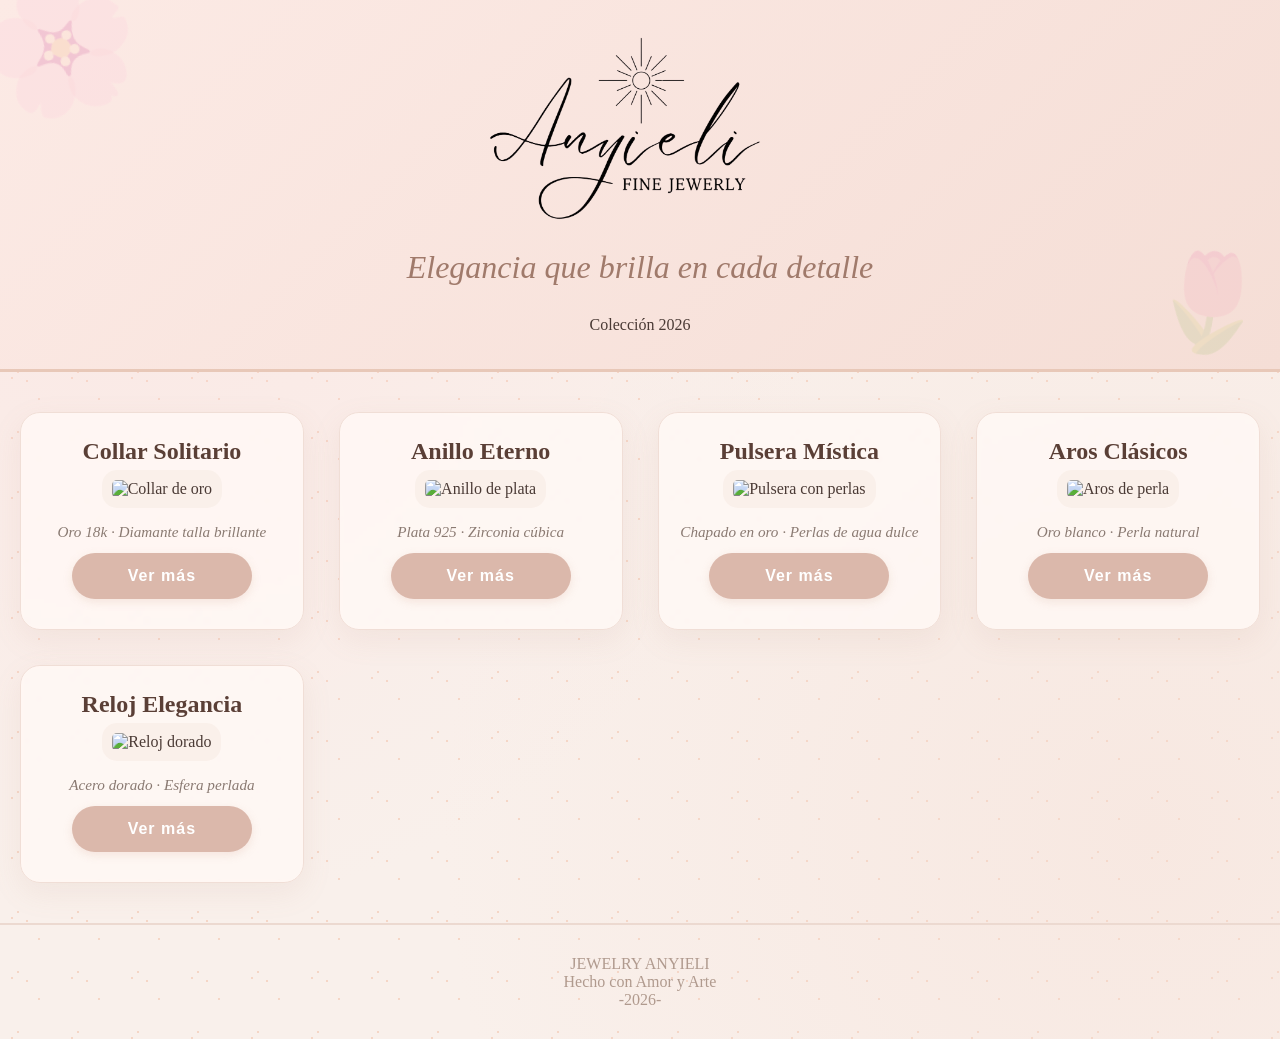
==== index.html @ 5ee2baa7 "Primera versión de la tienda" ====
<!DOCTYPE html>
<html lang="es">
<head>
    <meta charset="UTF-8" />
    <!-- 👇 CLAVE PARA QUE SE ADAPTE A MÓVILES -->
    <meta name="viewport" content="width=device-width, initial-scale=1.0" />
    <title>Jewelry Anyé · Moda en Joyas</title>
    <!-- 👇 Enlace al CSS (ruta relativa) -->
    <link rel="stylesheet" href="css/estilos.css" />
</head>
<body>

    <!-- BANNER PRINCIPAL -->
<header class="hero">
    <div class="hero-contenido">

        <img src="img/ANYIELI.png" alt="ANYIELI Fine Jewelry" class="logo-anyieli">

        <p>Elegancia que brilla en cada detalle</p>

        <span class="etiqueta-coleccion">Colección 2026</span>

    </div>
</header>



    <!-- CATÁLOGO DE JOYAS -->
    <main class="contenedor-joyas">
        <div class="grid-joyas">

            <!-- Producto 1 (usando imagen local, pero por ahora usamos placeholder) -->
            <div class="joya">
                <!-- 👇 RUTA RELATIVA A LA CARPETA img/ (si tienes la imagen, la pones allí) -->
               
                <h3>Collar Solitario</h3>
                 <img src="img/collar-oro.jpg" alt="Collar de oro" />
                <p class="descripcion">Oro 18k · Diamante talla brillante</p>
               
                <button data-categoria="collares">Ver más</button>
            </div>

            <!-- Producto 2 -->
            <div class="joya">
              
                <h3>Anillo Eterno</h3>
                  <img src="img/anillo-plata.jpg" alt="Anillo de plata" />
                <p class="descripcion">Plata 925 · Zirconia cúbica</p>
               <!--<span class="precio">$1,200</span>-->
                <button data-categoria="anillos">Ver más</button>
            </div>

            <!-- Producto 3 -->
            <div class="joya">
                
                <h3>Pulsera Mística</h3>
                <img src="img/pulsera-perlas.jpg" alt="Pulsera con perlas" />
                <p class="descripcion">Chapado en oro · Perlas de agua dulce</p>
               <!--<span class="precio">$1,200</span>-->
                <button data-categoria="pulseras">Ver más</button>
            </div>

            <!-- Producto 4 -->
            <div class="joya">
               
                <h3>Aros Clásicos</h3>
                 <img src="img/aros-perla.jpg" alt="Aros de perla" />
                <p class="descripcion">Oro blanco · Perla natural</p>
                <!--<span class="precio">$1,200</span>-->
                <button data-categoria="aros">Ver más</button>
            </div>

            <!-- Producto 5 (extra) -->
            <div class="joya">
               
                <h3>Reloj Elegancia</h3>
                 <img src="img/reloj-dorado.jpg" alt="Reloj dorado" />
                <p class="descripcion">Acero dorado · Esfera perlada</p>
               <!--<span class="precio">$1,200</span>-->
                <button data-categoria="relojes">Ver más</button>
            </div>

        </div>
    </main>

    <footer>
        <p> JEWELRY ANYIELI </p>
        <p> Hecho con Amor y Arte</p>
         <p>-2026-</p>
    </footer>

    
    <script src="js/script.js"></script>
</body>
</html>
---- css/estilos.css ----
/* --- RESET Y FUENTE --- */
* {
    margin: 0;
    padding: 0;
    box-sizing: border-box;
}

body {
    font-family: 'Georgia', 'Times New Roman', serif;
    /* Fondo con degradado suave y un patrón sutil de flores (usando CSS) */
    background: #f9f0eb; /* color base cálido */
    /* Degradado radial para dar profundidad */
    background-image: 
        radial-gradient(circle at 10% 20%, rgba(255, 215, 215, 0.3) 0%, transparent 50%),
        radial-gradient(circle at 90% 80%, rgba(245, 220, 210, 0.4) 0%, transparent 50%),
        /* Pequeños puntos que simulan flores o brillos */
        radial-gradient(circle at 20% 30%, #f5d6c6 1px, transparent 1px),
        radial-gradient(circle at 80% 70%, #f5d6c6 1px, transparent 1px),
        radial-gradient(circle at 40% 90%, #f5d6c6 1px, transparent 1px),
        radial-gradient(circle at 70% 10%, #f5d6c6 1px, transparent 1px);
    background-size: 100% 100%, 100% 100%, 60px 60px, 60px 60px, 60px 60px, 60px 60px;
    background-position: 0 0, 0 0, 0 0, 30px 30px, 15px 45px, 45px 15px;
    color: #4a3a35;
    min-height: 100vh;
}

/* --- HERO (BANNER) --- */
.hero {
    background: linear-gradient(135deg, #fceae5 0%, #f5ded6 100%);
    /* imagen de fondo decorativa (opcional) */
    padding: 25px 20px 35px;
    text-align: center;
    border-bottom: 3px solid #e8c8b8;
    position: relative;
    overflow: hidden;
}
.logo-anyieli {
    width: clamp(350px, 38vw, 520px);
    max-width: 92%;
    height: auto;
    display: block;
    margin: 0 auto 5px;
}


/* Decoración de flores en el hero (con pseudo-elementos) */
.hero::before {
    content: "🌸";
    font-size: 8rem;
    position: absolute;
    left: -20px;
    top: -30px;
    opacity: 0.15;
    transform: rotate(-15deg);
}

.hero::after {
    content: "🌷";
    font-size: 6rem;
    position: absolute;
    right: 10px;
    bottom: 10px;
    opacity: 0.12;
    transform: rotate(10deg);
}

.hero-contenido {
    position: relative;
    z-index: 1;
}

.hero h1 {
    font-size: clamp(2.8rem, 10vw, 5rem);
    /* color: #8b5a4b;  tono marrón rosado */
    color: #a08f57;
    letter-spacing: 6px;
    font-weight: normal;
    text-shadow: 2px 2px 4px rgba(255, 200, 180, 0.4);
}

.hero p {
    font-size: clamp(1.2rem, 3vw, 2rem);
    color: #a07a6b;
    margin: 15px 0 30px;
    font-style: italic;
}

.btn-hero {
    display: inline-block;
    background: #c9a89b;
    color: white;
    padding: 14px 50px;
    border-radius: 50px;
    text-decoration: none;
    font-size: 1rem;
    letter-spacing: 2px;
    transition: 0.3s;
    box-shadow: 0 5px 15px rgba(200, 150, 130, 0.3);
}

.btn-hero:hover {
    background: #b58b7a;
    transform: scale(1.05);
    box-shadow: 0 8px 25px rgba(180, 130, 110, 0.4);
}

/* --- CONTENEDOR PRINCIPAL --- */
.contenedor-joyas {
    max-width: 1300px;
    margin: 40px auto;
    padding: 0 20px;
}

.titulo-seccion {
    text-align: center;
    font-size: 2rem;
    color: #8b5a4b;
    margin-bottom: 40px;
    font-weight: normal;
    letter-spacing: 2px;
}

/* --- GRID RESPONSIVE --- */
.grid-joyas {
    display: grid;
    grid-template-columns: repeat(auto-fit, minmax(270px, 1fr));
    gap: 35px;
}

/* --- TARJETA DE JOYA (con estilo femenino) --- */
.joya {
    background: rgba(255, 248, 245, 0.85); /* fondo semi-transparente para que se vea el patrón de fondo */
    backdrop-filter: blur(2px); /* efecto de desenfoque ligero (moderno) */
    border-radius: 20px;
    padding: 25px 20px 30px;
    text-align: center;
    box-shadow: 0 10px 30px rgba(180, 140, 120, 0.1);
    transition: all 0.3s ease;
    border: 1px solid #f0ded6;
}

.joya:hover {
    transform: translateY(-10px);
    box-shadow: 0 20px 40px rgba(200, 150, 130, 0.25);
    border-color: #dbb8ab;
    background: rgba(255, 252, 250, 0.95);
}

.joya img {
    width: 100%;
    max-height: 220px;
    object-fit: contain;
    background: #faf0ea;
    border-radius: 15px;
    padding: 10px;
    margin-bottom: 15px;
    transition: 0.3s;
}

.joya:hover img {
    transform: scale(1.02);
}

.joya h3 {
    font-size: 1.5rem;
    color: #5a3f36;
    font-weight: 600;
    margin-bottom: 5px;
}

.joya .descripcion {
    color: #8a7a72;
    font-size: 0.95rem;
    margin-bottom: 12px;
    font-style: italic;
}

.joya .precio {
    font-size: 1.9rem;
    color: #b58b7a; /* tono rosa viejo */
    font-weight: bold;
    display: block;
    margin-bottom: 18px;
}

.joya button {
    background: #dbb8ab;
    color: white;
    border: none;
    padding: 14px 30px;
    border-radius: 50px;
    font-size: 1rem;
    font-weight: 600;
    letter-spacing: 1px;
    cursor: pointer;
    transition: 0.3s;
    width: 100%;
    max-width: 180px;
    box-shadow: 0 3px 10px rgba(200, 150, 130, 0.2);
}

.joya button:hover {
    background: #c9a094;
    transform: scale(1.05);
    box-shadow: 0 8px 20px rgba(180, 130, 110, 0.3);
}

/* --- PIE DE PÁGINA --- */
footer {
    text-align: center;
    padding: 30px 20px;
    color: #b09a8e;
    border-top: 2px solid #ecd9d0;
    max-width: 1300px;
    margin: 0 auto;
    font-size: 1rem;
}

/* --- RESPONSIVE (MÓVILES) --- */
@media (max-width: 600px) {
    .hero {
        padding: 25px 15px 35px;
    }

    .hero::before {
        font-size: 5rem;
        left: -10px;
        top: -20px;
    }

    .hero::after {
        font-size: 4rem;
        right: 0;
        bottom: 0;
    }

    .grid-joyas {
        gap: 25px;
        grid-template-columns: repeat(2, minmax(0, 1fr));
    }

    .joya {
        padding: 15px 10px 20px;
    }

    .joya button {
        max-width: 100%;
        padding: 16px;
    }

    .joya .precio {
        font-size: 1.6rem;
    }
}

@media (max-width: 400px) {
    .btn-hero {
        padding: 12px 30px;
        font-size: 0.9rem;
    }
}
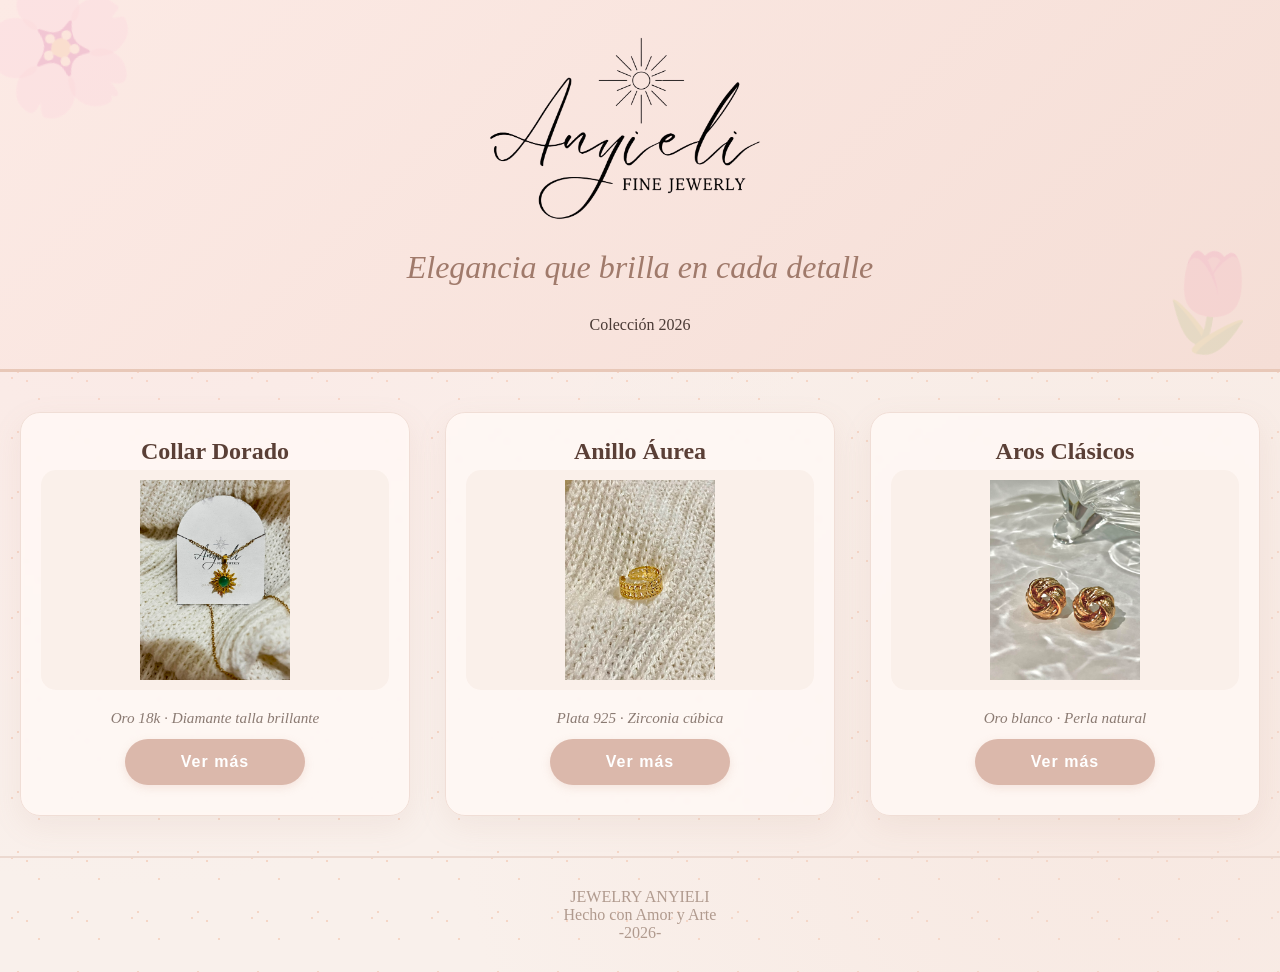
==== commit c53af4c9: "Actualiza catalogo e imagenes de productos" ====
--- a/index.html
+++ b/index.html
@@ -33,8 +33,8 @@
             <div class="joya">
                 <!-- 👇 RUTA RELATIVA A LA CARPETA img/ (si tienes la imagen, la pones allí) -->
                
-                <h3>Collar Solitario</h3>
-                 <img src="img/collar-oro.jpg" alt="Collar de oro" />
+                <h3>Collar Dorado</h3>
+                 <img src="img/collar/fondo_collar.jpeg" alt="Collar de oro" />
                 <p class="descripcion">Oro 18k · Diamante talla brillante</p>
                
                 <button data-categoria="collares">Ver más</button>
@@ -43,42 +43,42 @@
             <!-- Producto 2 -->
             <div class="joya">
               
-                <h3>Anillo Eterno</h3>
-                  <img src="img/anillo-plata.jpg" alt="Anillo de plata" />
+                <h3>Anillo Áurea</h3>
+                  <img src="img/anillo/anillo fondImage 2026-09-08 at 9.22.14 PM.jpeg" alt="Anillo de plata" />
                 <p class="descripcion">Plata 925 · Zirconia cúbica</p>
                <!--<span class="precio">$1,200</span>-->
                 <button data-categoria="anillos">Ver más</button>
             </div>
 
-            <!-- Producto 3 -->
+            <!-- Producto 3
             <div class="joya">
                 
                 <h3>Pulsera Mística</h3>
                 <img src="img/pulsera-perlas.jpg" alt="Pulsera con perlas" />
                 <p class="descripcion">Chapado en oro · Perlas de agua dulce</p>
-               <!--<span class="precio">$1,200</span>-->
+               <span class="precio">$1,200</span>
                 <button data-categoria="pulseras">Ver más</button>
-            </div>
+            </div>-->
 
             <!-- Producto 4 -->
             <div class="joya">
                
                 <h3>Aros Clásicos</h3>
-                 <img src="img/aros-perla.jpg" alt="Aros de perla" />
+                 <img src="img/arete/fondo_arete.jpeg" alt="Aros de perla" />
                 <p class="descripcion">Oro blanco · Perla natural</p>
                 <!--<span class="precio">$1,200</span>-->
                 <button data-categoria="aros">Ver más</button>
             </div>
 
             <!-- Producto 5 (extra) -->
-            <div class="joya">
+            <!--<div class="joya">
                
                 <h3>Reloj Elegancia</h3>
                  <img src="img/reloj-dorado.jpg" alt="Reloj dorado" />
                 <p class="descripcion">Acero dorado · Esfera perlada</p>
-               <!--<span class="precio">$1,200</span>-->
-                <button data-categoria="relojes">Ver más</button>
-            </div>
+                 <span class="precio">$1,200</span>-->
+                <!-- <button data-categoria="relojes">Ver más</button>
+            </div>-->
 
         </div>
     </main>
--- a/css/estilos.css
+++ b/css/estilos.css
@@ -111,7 +111,7 @@
     padding: 0 20px;
 }
 
-.titulo-seccion {
+titulo-seccion {
     text-align: center;
     font-size: 2rem;
     color: #8b5a4b;
@@ -205,6 +205,255 @@
     box-shadow: 0 8px 20px rgba(180, 130, 110, 0.3);
 }
 
+/* --- CARRITO FLOTANTE Y MODAL --- */
+.btn-carrito-flotante {
+    position: fixed;
+    right: 20px;
+    bottom: 30px;
+    width: 70px;
+    height: 70px;
+    border-radius: 50%;
+    border: none;
+    background: #b58b7a;
+    color: #fff;
+    box-shadow: 0 10px 30px rgba(90, 63, 54, 0.25);
+    cursor: pointer;
+    z-index: 10;
+    transition: transform 0.3s ease, background 0.3s ease;
+}
+
+.btn-carrito-flotante:hover {
+    background: #8b5a4b;
+    transform: translateY(-5px) scale(1.04);
+}
+
+.btn-carrito-icon {
+    font-size: 1.9rem;
+    display: block;
+    line-height: 1;
+}
+
+.carrito-count {
+    position: absolute;
+    top: -8px;
+    right: -4px;
+    background: #5a3f36;
+    color: #fff;
+    border-radius: 50%;
+    width: 26px;
+    height: 26px;
+    display: flex;
+    align-items: center;
+    justify-content: center;
+    font-size: 0.9rem;
+    font-weight: 700;
+    border: 2px solid #fff;
+}
+
+.modal-carrito {
+    position: fixed;
+    inset: 0;
+    background: rgba(90, 63, 54, 0.45);
+    display: flex;
+    align-items: center;
+    justify-content: center;
+    opacity: 0;
+    visibility: hidden;
+    transition: opacity 0.3s ease, visibility 0.3s ease;
+    z-index: 30;
+}
+
+.modal-carrito.visible {
+    opacity: 1;
+    visibility: visible;
+}
+
+.modal-carrito-contenido {
+    width: min(620px, calc(100vw - 40px));
+    background: #fffaf7;
+    border-radius: 24px;
+    padding: 30px 28px;
+    box-shadow: 0 30px 100px rgba(0, 0, 0, 0.35);
+    position: relative;
+}
+
+.modal-carrito-contenido h2 {
+    color: #5a3f36;
+    text-align: center;
+    font-size: 2rem;
+    margin-bottom: 20px;
+}
+
+.btn-cerrar-modal {
+    position: absolute;
+    right: 16px;
+    top: 16px;
+    width: 36px;
+    height: 36px;
+    border-radius: 50%;
+    border: none;
+    background: #b58b7a;
+    color: #fff;
+    font-size: 1.8rem;
+    cursor: pointer;
+}
+
+.modal-carrito-items {
+    max-height: 320px;
+    overflow-y: auto;
+    padding: 10px 0;
+}
+
+.modal-carrito-row {
+    display: flex;
+    align-items: center;
+    gap: 12px;
+    padding: 12px 0;
+    border-bottom: 1px solid #ecd9d0;
+}
+
+.modal-carrito-imagen {
+    width: 56px;
+    height: 56px;
+    background: #faf0ea;
+    border-radius: 12px;
+    overflow: hidden;
+}
+
+.modal-carrito-imagen img {
+    width: 100%;
+    height: 100%;
+    object-fit: cover;
+}
+
+.modal-carrito-info {
+    flex: 1;
+}
+
+.modal-carrito-nombre {
+    display: block;
+    color: #5a3f36;
+    font-weight: 700;
+}
+
+.modal-carrito-precio {
+    display: block;
+    color: #a07a6b;
+    font-size: 0.95rem;
+}
+
+.modal-carrito-acciones {
+    display: flex;
+    align-items: center;
+    gap: 8px;
+}
+
+.modal-carrito-cantidad {
+    color: #b58b7a;
+    font-weight: 700;
+}
+
+.btn-remover-carrito {
+    width: 34px;
+    height: 34px;
+    border: none;
+    border-radius: 50%;
+    background: #b58b7a;
+    color: #fff;
+    font-size: 1.5rem;
+    cursor: pointer;
+    transition: 0.3s;
+}
+
+.btn-remover-carrito:hover {
+    background: #5a3f36;
+}
+
+.modal-carrito-total {
+    display: flex;
+    justify-content: space-between;
+    align-items: center;
+    margin-top: 16px;
+    padding-top: 16px;
+    border-top: 1px solid #ecd9d0;
+    color: #5a3f36;
+    font-weight: 700;
+}
+
+.btn-comprar {
+    width: 100%;
+    background: #5a3f36;
+    color: #fff;
+    border: none;
+    border-radius: 50px;
+    padding: 14px 16px;
+    font-size: 1rem;
+    font-weight: 700;
+    margin-top: 16px;
+    cursor: pointer;
+}
+
+.carrito-vacio-modal {
+    color: #8a7a72;
+    font-style: italic;
+    text-align: center;
+}
+
+/* --- TOAST DE AÑADIDO AL CARRITO --- */
+.toast-carrito {
+    position: fixed;
+    right: 20px;
+    bottom: 112px;
+    background: #5a3f36;
+    color: #fff;
+    border-radius: 50px;
+    padding: 12px 16px;
+    display: flex;
+    align-items: center;
+    gap: 10px;
+    box-shadow: 0 12px 30px rgba(90, 63, 54, 0.25);
+    opacity: 0;
+    visibility: hidden;
+    transform: translateY(16px);
+    transition: opacity 0.35s ease, transform 0.35s ease, visibility 0.35s ease;
+    z-index: 35;
+}
+
+.toast-carrito.visible {
+    opacity: 1;
+    visibility: visible;
+    transform: translateY(0);
+}
+
+.toast-icon {
+    color: #f8d9b8;
+    font-size: 1.2rem;
+}
+
+.toast-text {
+    color: #fff;
+    font-size: 0.95rem;
+    font-weight: 700;
+    white-space: nowrap;
+}
+
+.toast-ver-carrito {
+    background: #b58b7a;
+    color: #fff;
+    border: none;
+    border-radius: 50px;
+    padding: 8px 14px;
+    font-size: 0.9rem;
+    font-weight: 700;
+    cursor: pointer;
+    transition: background 0.3s ease, transform 0.3s ease;
+}
+
+.toast-ver-carrito:hover {
+    background: #8b5a4b;
+    transform: translateY(-2px);
+}
+
 /* --- PIE DE PÁGINA --- */
 footer {
     text-align: center;
@@ -251,6 +500,26 @@
     .joya .precio {
         font-size: 1.6rem;
     }
+
+    .btn-carrito-flotante {
+        right: 12px;
+        bottom: 20px;
+        width: 60px;
+        height: 60px;
+    }
+
+    .btn-carrito-icon {
+        font-size: 1.7rem;
+    }
+
+    .modal-carrito-contenido {
+        width: min(420px, calc(100vw - 30px));
+        padding: 20px 16px;
+    }
+
+    .modal-carrito-contenido h2 {
+        font-size: 1.7rem;
+    }
 }
 
 @media (max-width: 400px) {
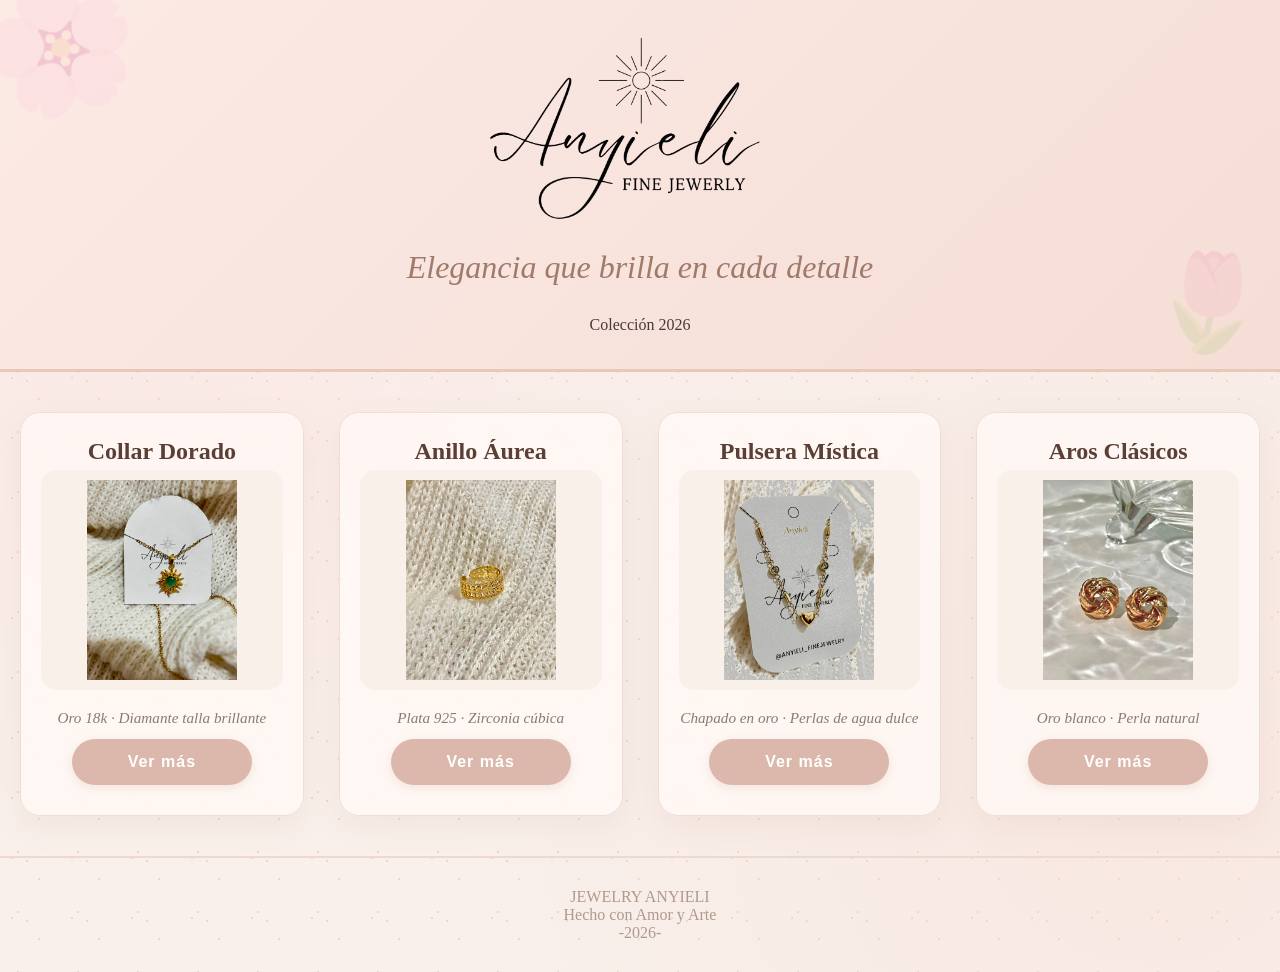
==== commit 11f24d33: "Actualizar pulsera en portada" ====
--- a/index.html
+++ b/index.html
@@ -44,21 +44,20 @@
             <div class="joya">
               
                 <h3>Anillo Áurea</h3>
-                  <img src="img/anillo/anillo fondImage 2026-09-08 at 9.22.14 PM.jpeg" alt="Anillo de plata" />
+                  <img src="img/anillo/fondo_anillo.jpeg" alt="Anillo de plata" />
                 <p class="descripcion">Plata 925 · Zirconia cúbica</p>
                <!--<span class="precio">$1,200</span>-->
                 <button data-categoria="anillos">Ver más</button>
             </div>
 
-            <!-- Producto 3
             <div class="joya">
                 
                 <h3>Pulsera Mística</h3>
-                <img src="img/pulsera-perlas.jpg" alt="Pulsera con perlas" />
+                <img src="img/pulseras/fondo_pulsera.jpeg" alt="Pulsera con perlas" />
                 <p class="descripcion">Chapado en oro · Perlas de agua dulce</p>
-               <span class="precio">$1,200</span>
+              
                 <button data-categoria="pulseras">Ver más</button>
-            </div>-->
+            </div>
 
             <!-- Producto 4 -->
             <div class="joya">
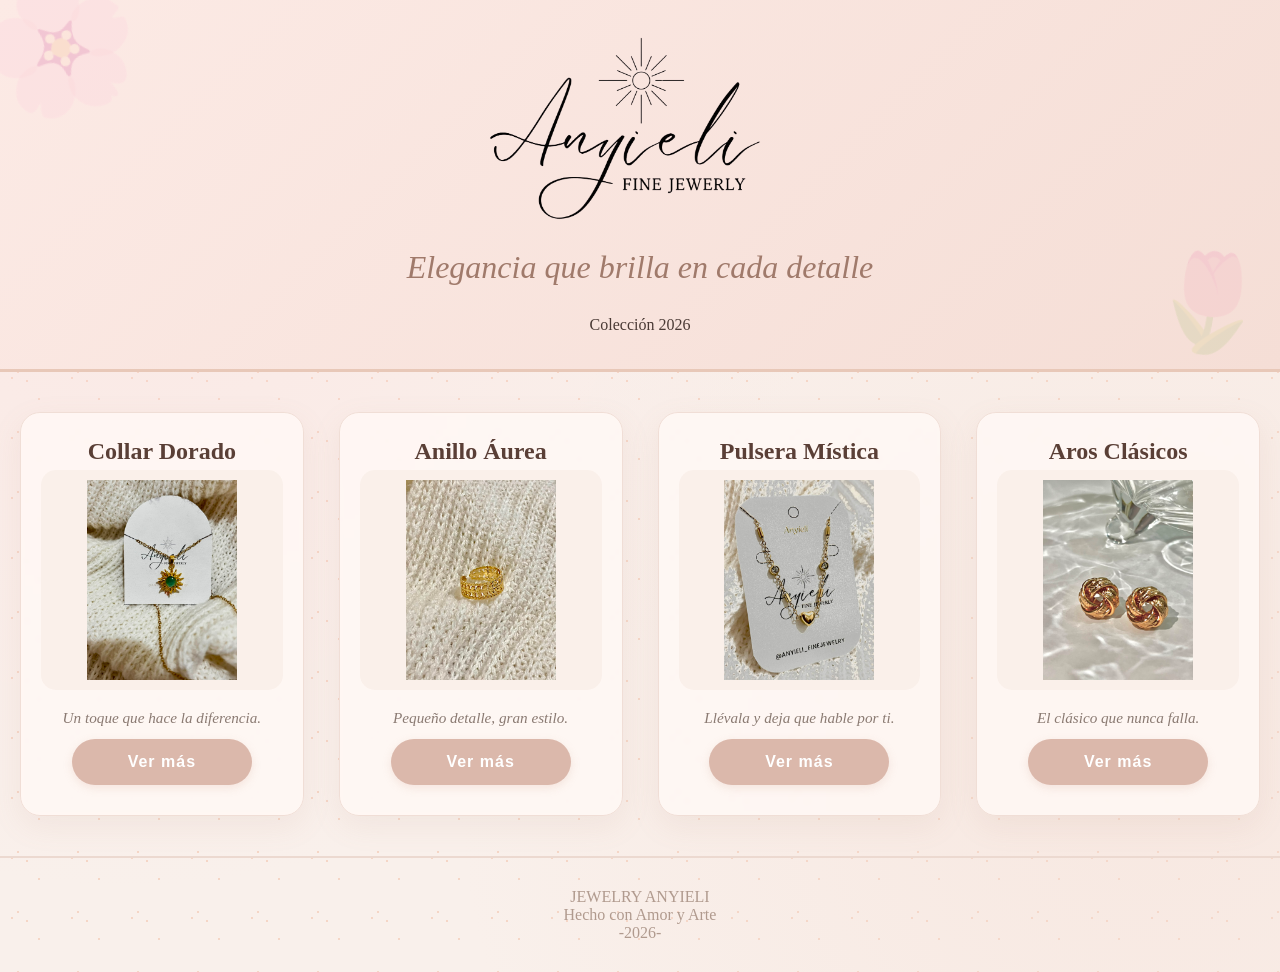
==== commit cfea36d5: "Actualizar textos de portada" ====
--- a/index.html
+++ b/index.html
@@ -2,10 +2,10 @@
 <html lang="es">
 <head>
     <meta charset="UTF-8" />
-    <!-- 👇 CLAVE PARA QUE SE ADAPTE A MÓVILES -->
+    <!--  CLAVE PARA QUE SE ADAPTE A MÓVILES -->
     <meta name="viewport" content="width=device-width, initial-scale=1.0" />
     <title>Jewelry Anyé · Moda en Joyas</title>
-    <!-- 👇 Enlace al CSS (ruta relativa) -->
+    <!--  Enlace al CSS (ruta relativa) -->
     <link rel="stylesheet" href="css/estilos.css" />
 </head>
 <body>
@@ -31,11 +31,11 @@
 
             <!-- Producto 1 (usando imagen local, pero por ahora usamos placeholder) -->
             <div class="joya">
-                <!-- 👇 RUTA RELATIVA A LA CARPETA img/ (si tienes la imagen, la pones allí) -->
+                <!--  RUTA RELATIVA A LA CARPETA img/ (si tienes la imagen, la pones allí) -->
                
                 <h3>Collar Dorado</h3>
                  <img src="img/collar/fondo_collar.jpeg" alt="Collar de oro" />
-                <p class="descripcion">Oro 18k · Diamante talla brillante</p>
+                <p class="descripcion">Un toque que hace la diferencia.</p>
                
                 <button data-categoria="collares">Ver más</button>
             </div>
@@ -45,7 +45,7 @@
               
                 <h3>Anillo Áurea</h3>
                   <img src="img/anillo/fondo_anillo.jpeg" alt="Anillo de plata" />
-                <p class="descripcion">Plata 925 · Zirconia cúbica</p>
+                <p class="descripcion">Pequeño detalle, gran estilo.</p>
                <!--<span class="precio">$1,200</span>-->
                 <button data-categoria="anillos">Ver más</button>
             </div>
@@ -54,7 +54,7 @@
                 
                 <h3>Pulsera Mística</h3>
                 <img src="img/pulseras/fondo_pulsera.jpeg" alt="Pulsera con perlas" />
-                <p class="descripcion">Chapado en oro · Perlas de agua dulce</p>
+                <p class="descripcion">Llévala y deja que hable por ti.</p>
               
                 <button data-categoria="pulseras">Ver más</button>
             </div>
@@ -64,7 +64,7 @@
                
                 <h3>Aros Clásicos</h3>
                  <img src="img/arete/fondo_arete.jpeg" alt="Aros de perla" />
-                <p class="descripcion">Oro blanco · Perla natural</p>
+                <p class="descripcion">El clásico que nunca falla.</p>
                 <!--<span class="precio">$1,200</span>-->
                 <button data-categoria="aros">Ver más</button>
             </div>
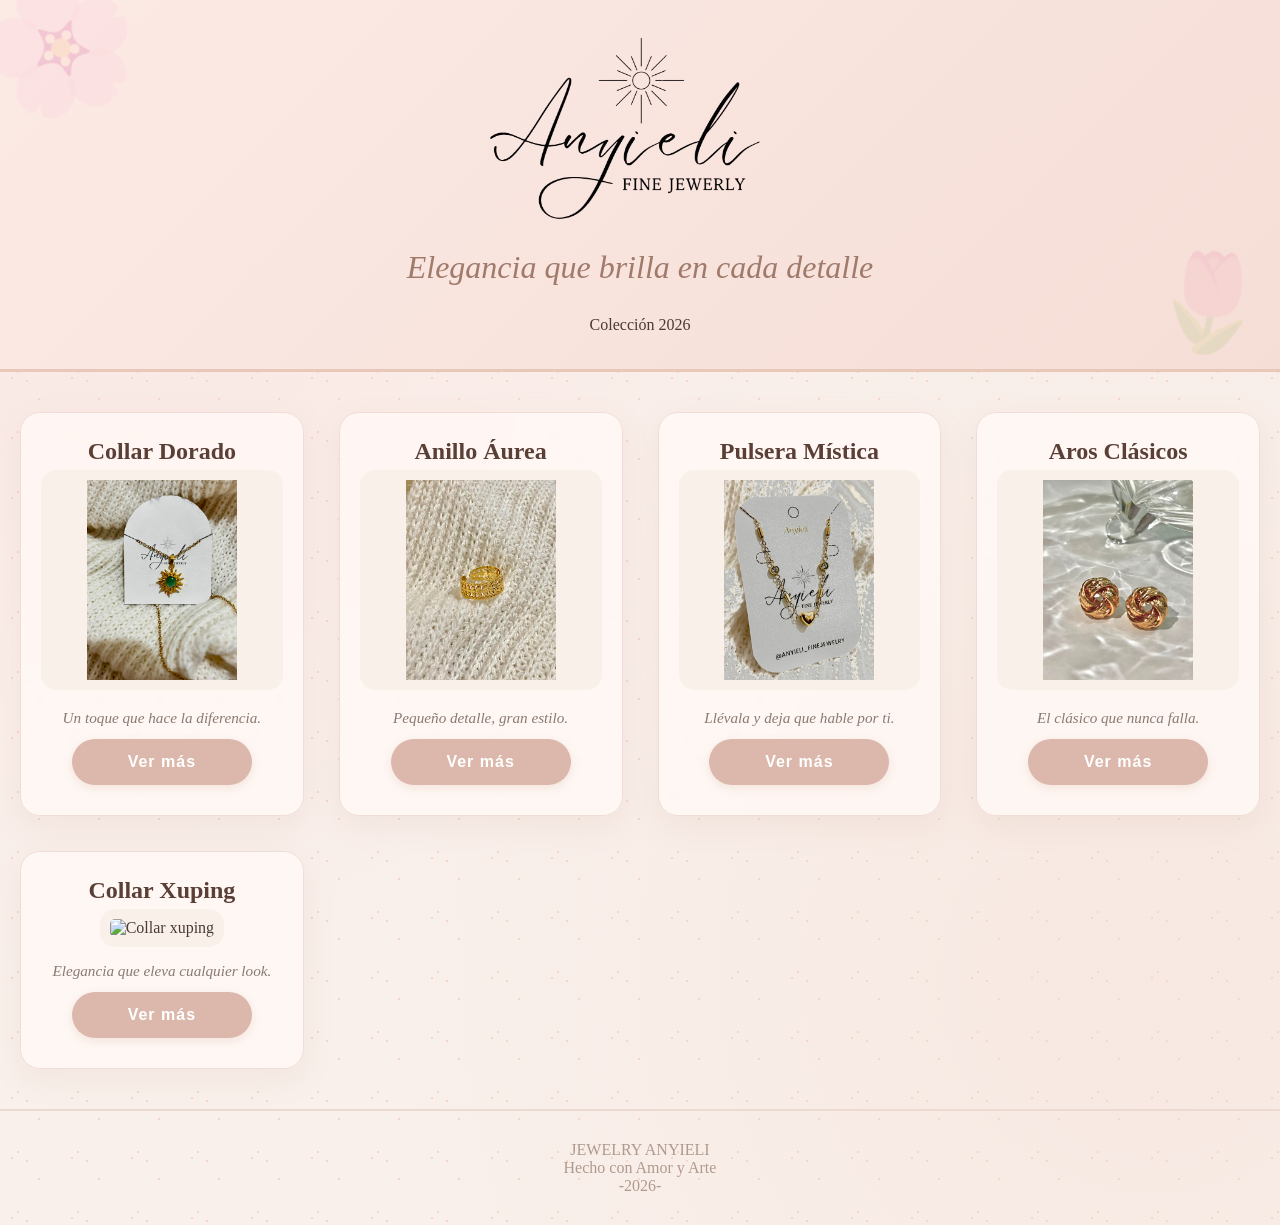
==== commit 22e17d82: "Unificar productos y quitar duplicado" ====
--- a/index.html
+++ b/index.html
@@ -69,16 +69,13 @@
                 <button data-categoria="aros">Ver más</button>
             </div>
 
-            <!-- Producto 5 (extra) -->
-            <!--<div class="joya">
+            <div class="joya">
                
-                <h3>Reloj Elegancia</h3>
-                 <img src="img/reloj-dorado.jpg" alt="Reloj dorado" />
-                <p class="descripcion">Acero dorado · Esfera perlada</p>
-                 <span class="precio">$1,200</span>-->
-                <!-- <button data-categoria="relojes">Ver más</button>
-            </div>-->
-
+                <h3>Collar Xuping</h3>
+                 <img src="img/collar xuping/fondo_collar_xuping.jpeg" alt="Collar xuping" />
+                <p class="descripcion">Elegancia que eleva cualquier look.</p>
+                 
+                 <button data-categoria="collaresxuping">Ver más</button>
         </div>
     </main>
 
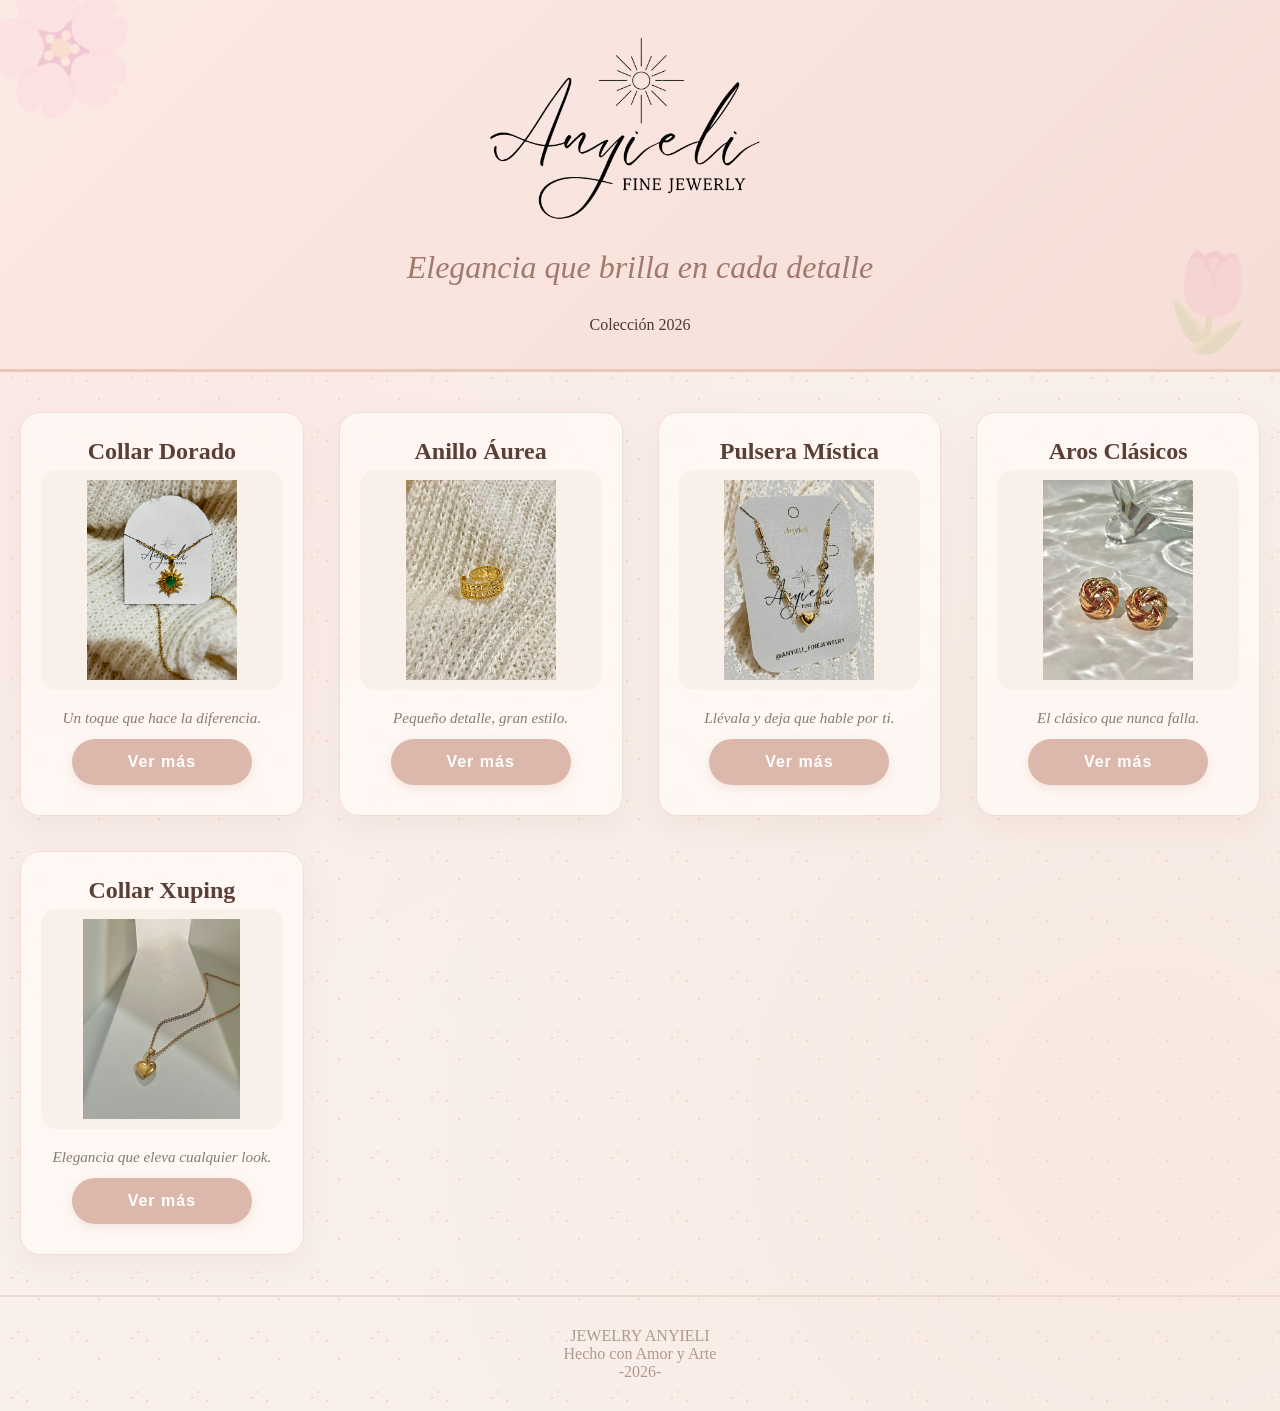
==== commit d156b546: "Actualiza catalogo de joyeria" ====
--- a/index.html
+++ b/index.html
@@ -66,7 +66,7 @@
                  <img src="img/arete/fondo_arete.jpeg" alt="Aros de perla" />
                 <p class="descripcion">El clásico que nunca falla.</p>
                 <!--<span class="precio">$1,200</span>-->
-                <button data-categoria="aros">Ver más</button>
+                <button data-categoria="Aretes">Ver más</button>
             </div>
 
             <div class="joya">
